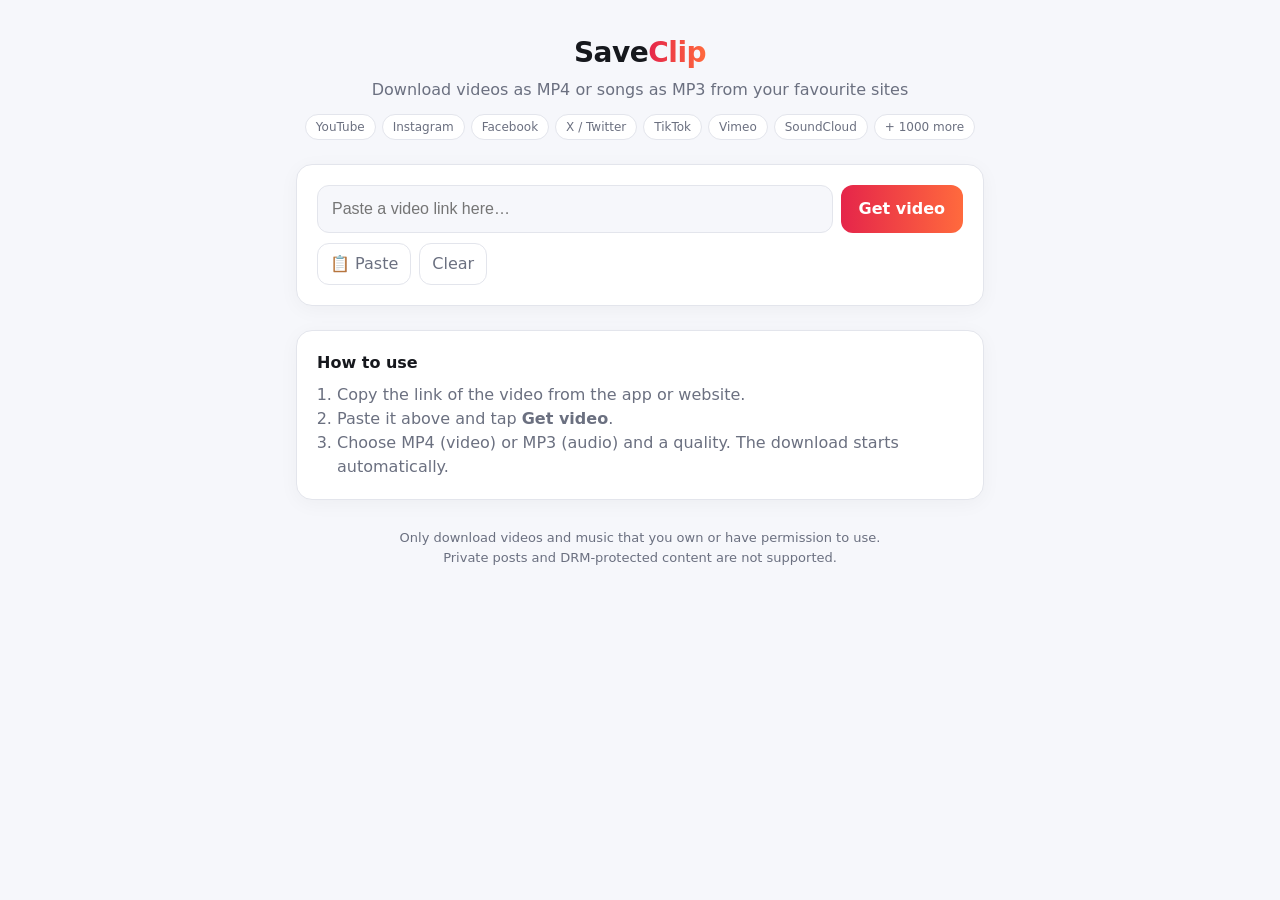
==== static/index.html @ 175a1fb2 "Add SaveClip video and MP3 downloader FastAPI + yt-dlp + ffmpeg backend, mobile-friendly page, Docke" ====
<!doctype html>
<html lang="en">
<head>
<meta charset="utf-8">
<meta name="viewport" content="width=device-width, initial-scale=1">
<title>SaveClip – Video & MP3 Downloader</title>
<link rel="icon" href="data:image/svg+xml,<svg xmlns='http://www.w3.org/2000/svg' viewBox='0 0 100 100'><text y='.9em' font-size='90'>⬇️</text></svg>">
<style>
  :root {
    --bg: #f6f7fb; --card: #ffffff; --text: #16181d; --muted: #6b7080;
    --border: #e3e5ec; --accent: #e5254a; --accent-2: #ff6a3d; --soft: #fdeef1;
    --ok: #18a058; --err: #d93636;
  }
  @media (prefers-color-scheme: dark) {
    :root { --bg: #0f1115; --card: #181b22; --text: #eef0f4; --muted: #9aa0ae;
      --border: #2a2e38; --soft: #2a1820; }
  }
  * { box-sizing: border-box; }
  body { margin: 0; font-family: system-ui, -apple-system, "Segoe UI", Roboto, sans-serif;
    background: var(--bg); color: var(--text); line-height: 1.5; }
  .wrap { max-width: 720px; margin: 0 auto; padding: 32px 16px 48px; }
  header { text-align: center; margin-bottom: 24px; }
  .logo { font-size: 28px; font-weight: 800; letter-spacing: -0.5px; }
  .logo span { background: linear-gradient(90deg, var(--accent), var(--accent-2));
    -webkit-background-clip: text; background-clip: text; color: transparent; }
  .tag { color: var(--muted); margin-top: 4px; }
  .sites { display: flex; flex-wrap: wrap; gap: 6px; justify-content: center; margin-top: 12px; }
  .sites span { font-size: 12px; padding: 3px 10px; border-radius: 999px;
    border: 1px solid var(--border); color: var(--muted); background: var(--card); }
  .card { background: var(--card); border: 1px solid var(--border); border-radius: 16px;
    padding: 20px; box-shadow: 0 4px 20px rgba(0,0,0,.04); }
  form { display: flex; gap: 8px; }
  input[type=url] { flex: 1; min-width: 0; font-size: 16px; padding: 14px 14px;
    border: 1px solid var(--border); border-radius: 12px; background: var(--bg); color: var(--text); }
  input[type=url]:focus { outline: 2px solid var(--accent); border-color: transparent; }
  button { font: inherit; cursor: pointer; border: 0; border-radius: 12px; }
  .btn { padding: 12px 18px; font-weight: 600; color: #fff;
    background: linear-gradient(90deg, var(--accent), var(--accent-2)); }
  .btn:disabled { opacity: .6; cursor: wait; }
  .ghost { padding: 8px 12px; background: transparent; color: var(--muted); border: 1px solid var(--border); }
  .row { display: flex; gap: 8px; margin-top: 10px; }
  .msg { margin-top: 14px; padding: 12px 14px; border-radius: 10px; font-size: 14px; display: none; }
  .msg.err { display: block; background: var(--soft); color: var(--err); }
  .msg.info { display: block; background: var(--bg); color: var(--muted); }
  .result { display: none; margin-top: 20px; }
  .preview { display: flex; gap: 14px; align-items: flex-start; }
  .thumb { width: 180px; aspect-ratio: 16/9; object-fit: cover; border-radius: 10px;
    background: var(--bg); flex-shrink: 0; }
  .title { font-weight: 700; font-size: 17px; word-break: break-word; }
  .meta { color: var(--muted); font-size: 14px; margin-top: 4px; }
  .tabs { display: flex; gap: 6px; margin: 18px 0 12px; background: var(--bg);
    padding: 4px; border-radius: 12px; }
  .tabs button { flex: 1; padding: 10px; background: transparent; color: var(--muted); font-weight: 600; }
  .tabs button.active { background: var(--card); color: var(--text); box-shadow: 0 1px 4px rgba(0,0,0,.08); }
  .opts { display: grid; grid-template-columns: repeat(auto-fill, minmax(130px, 1fr)); gap: 8px; }
  .opt { padding: 12px; text-align: left; background: var(--bg); color: var(--text);
    border: 1px solid var(--border); }
  .opt b { display: block; }
  .opt small { color: var(--muted); }
  .opt:hover { border-color: var(--accent); }
  .opt.busy { opacity: .6; pointer-events: none; }
  .spinner { display: inline-block; width: 14px; height: 14px; border: 2px solid currentColor;
    border-right-color: transparent; border-radius: 50%; animation: spin .8s linear infinite;
    vertical-align: -2px; margin-right: 6px; }
  @keyframes spin { to { transform: rotate(360deg); } }
  .how { margin-top: 24px; }
  .how ol { padding-left: 20px; margin: 8px 0 0; color: var(--muted); }
  footer { text-align: center; color: var(--muted); font-size: 13px; margin-top: 28px; }
  @media (max-width: 520px) {
    form { flex-direction: column; }
    .preview { flex-direction: column; }
    .thumb { width: 100%; }
  }
</style>
</head>
<body>
<div class="wrap">
  <header>
    <div class="logo">Save<span>Clip</span></div>
    <div class="tag">Download videos as MP4 or songs as MP3 from your favourite sites</div>
    <div class="sites">
      <span>YouTube</span><span>Instagram</span><span>Facebook</span><span>X / Twitter</span>
      <span>TikTok</span><span>Vimeo</span><span>SoundCloud</span><span>+ 1000 more</span>
    </div>
  </header>

  <div class="card">
    <form id="form">
      <input id="url" type="url" placeholder="Paste a video link here…" required autocomplete="off">
      <button class="btn" id="go" type="submit">Get video</button>
    </form>
    <div class="row">
      <button class="ghost" id="paste" type="button">📋 Paste</button>
      <button class="ghost" id="clear" type="button">Clear</button>
    </div>
    <div id="msg" class="msg"></div>

    <div id="result" class="result">
      <div class="preview">
        <img id="thumb" class="thumb" alt="" referrerpolicy="no-referrer">
        <div>
          <div id="title" class="title"></div>
          <div id="meta" class="meta"></div>
        </div>
      </div>
      <div class="tabs">
        <button id="tab-mp4" class="active" type="button">🎬 Video (MP4)</button>
        <button id="tab-mp3" type="button">🎵 Audio (MP3)</button>
      </div>
      <div id="opts" class="opts"></div>
    </div>
  </div>

  <div class="card how">
    <b>How to use</b>
    <ol>
      <li>Copy the link of the video from the app or website.</li>
      <li>Paste it above and tap <b>Get video</b>.</li>
      <li>Choose MP4 (video) or MP3 (audio) and a quality. The download starts automatically.</li>
    </ol>
  </div>

  <footer>
    Only download videos and music that you own or have permission to use.<br>
    Private posts and DRM-protected content are not supported.
  </footer>
</div>

<script>
const $ = id => document.getElementById(id);
let current = null, mode = "mp4";

function showMsg(text, type = "err") {
  const m = $("msg"); m.className = "msg " + type; m.innerHTML = text;
}
function hideMsg() { $("msg").className = "msg"; }
function fmtTime(s) {
  if (!s) return "";
  s = Math.round(s);
  const h = Math.floor(s / 3600), m = Math.floor(s % 3600 / 60), sec = s % 60;
  return (h ? h + ":" + String(m).padStart(2, "0") : m) + ":" + String(sec).padStart(2, "0");
}
const LABELS = {2160: "4K", 1440: "2K", 1080: "Full HD", 720: "HD", 480: "SD", 360: "Low", 240: "Low", 144: "Lowest"};

function renderOpts() {
  const box = $("opts"); box.innerHTML = "";
  $("tab-mp4").classList.toggle("active", mode === "mp4");
  $("tab-mp3").classList.toggle("active", mode === "mp3");
  let list;
  if (mode === "mp4") {
    const q = current.video_qualities || [];
    list = q.length ? q.map(h => ({q: String(h), b: h + "p", s: LABELS[h] || ""}))
                    : [{q: "best", b: "Best", s: "Best available"}];
    if (!current.has_video) { box.innerHTML = '<div class="meta">This link has no video. Try the MP3 tab.</div>'; return; }
  } else {
    list = [{q: "320", b: "320 kbps", s: "Best quality"}, {q: "192", b: "192 kbps", s: "Standard"},
            {q: "128", b: "128 kbps", s: "Smaller file"}];
  }
  for (const o of list) {
    const btn = document.createElement("button");
    btn.className = "opt"; btn.type = "button";
    btn.innerHTML = `<b>${o.b}</b><small>${mode.toUpperCase()} · ${o.s}</small>`;
    btn.onclick = () => startDownload(o.q, btn);
    box.appendChild(btn);
  }
}

async function startDownload(quality, btn) {
  const params = new URLSearchParams({url: current.url, kind: mode, quality});
  const label = btn.innerHTML;
  document.querySelectorAll(".opt").forEach(b => b.classList.add("busy"));
  btn.innerHTML = '<b><span class="spinner"></span>Preparing…</b><small>This can take a minute</small>';
  showMsg("Preparing your file on the server. Longer videos take more time, please keep this page open.", "info");
  try {
    const res = await fetch("/api/download?" + params);
    if (!res.ok) {
      const j = await res.json().catch(() => ({}));
      throw new Error(j.detail || "Download failed.");
    }
    const blob = await res.blob();
    const cd = res.headers.get("content-disposition") || "";
    let name = (cd.match(/filename\*=utf-8''([^;]+)/i) || [])[1];
    name = name ? decodeURIComponent(name) : ((cd.match(/filename="?([^";]+)/i) || [])[1] || "download." + mode);
    const a = document.createElement("a");
    a.href = URL.createObjectURL(blob); a.download = name;
    document.body.appendChild(a); a.click(); a.remove();
    setTimeout(() => URL.revokeObjectURL(a.href), 60000);
    showMsg("✅ Done! Check your Downloads folder.", "info");
  } catch (e) {
    showMsg(e.message);
  } finally {
    btn.innerHTML = label;
    document.querySelectorAll(".opt").forEach(b => b.classList.remove("busy"));
  }
}

$("form").onsubmit = async (e) => {
  e.preventDefault();
  const url = $("url").value.trim();
  if (!url) return;
  const go = $("go");
  go.disabled = true; go.innerHTML = '<span class="spinner"></span>Loading';
  $("result").style.display = "none"; hideMsg();
  try {
    const res = await fetch("/api/info", {method: "POST", headers: {"Content-Type": "application/json"},
                                         body: JSON.stringify({url})});
    const j = await res.json();
    if (!res.ok) throw new Error(j.detail || "Could not read this link.");
    current = {...j, url};
    $("thumb").src = j.thumbnail || ""; $("thumb").style.display = j.thumbnail ? "" : "none";
    $("title").textContent = j.title;
    $("meta").textContent = [j.site, j.uploader, fmtTime(j.duration)].filter(Boolean).join(" · ");
    mode = j.has_video ? "mp4" : "mp3";
    renderOpts();
    $("result").style.display = "block";
  } catch (err) {
    showMsg(err.message);
  } finally {
    go.disabled = false; go.textContent = "Get video";
  }
};
$("tab-mp4").onclick = () => { mode = "mp4"; renderOpts(); };
$("tab-mp3").onclick = () => { mode = "mp3"; renderOpts(); };
$("clear").onclick = () => { $("url").value = ""; $("result").style.display = "none"; hideMsg(); $("url").focus(); };
$("paste").onclick = async () => {
  try { $("url").value = await navigator.clipboard.readText(); $("form").requestSubmit(); }
  catch { showMsg("Couldn't read the clipboard. Long-press the box and choose Paste.", "info"); }
};
</script>
</body>
</html>
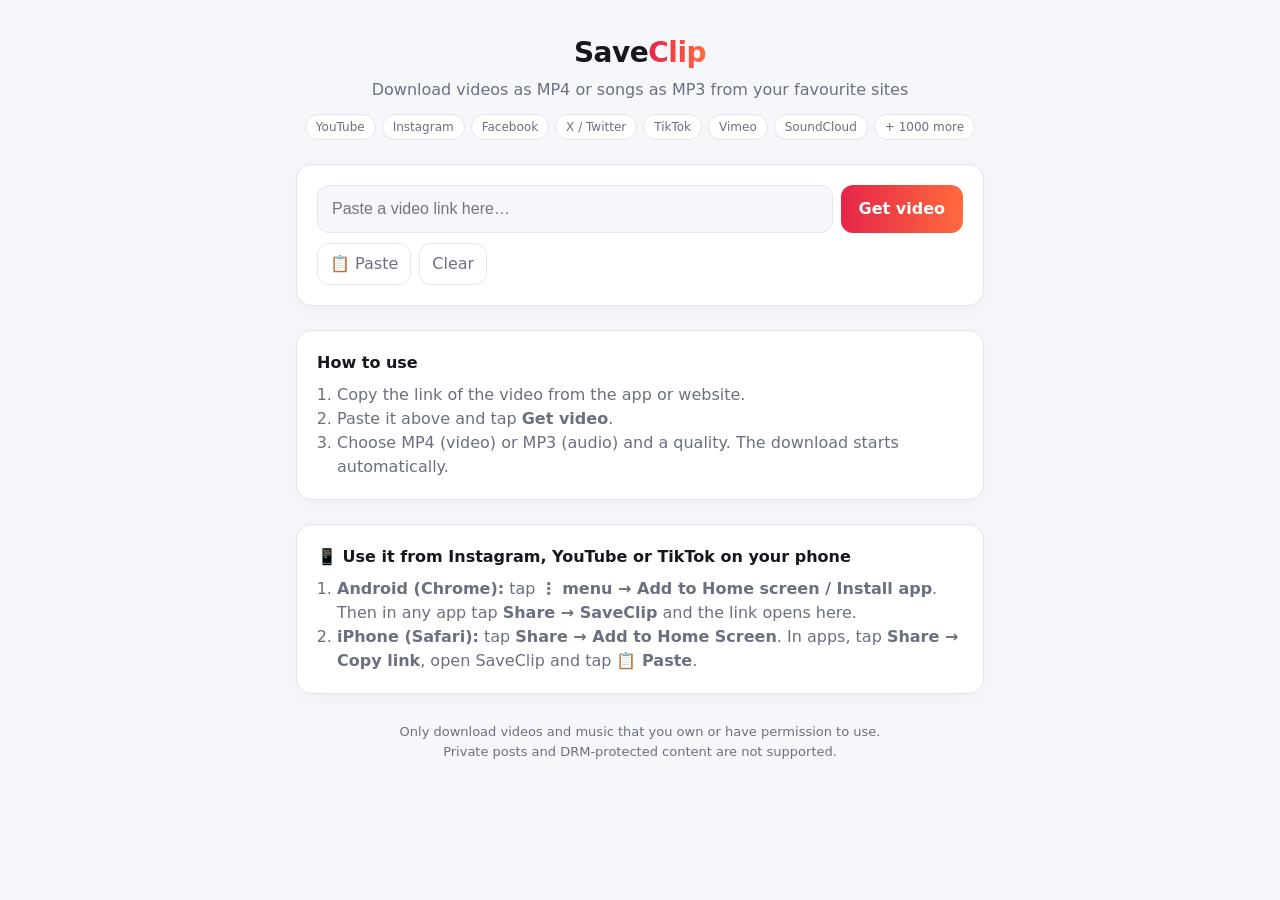
==== commit 2d6c32f1: "Add browser side button and phone Share support - extension/: Chrome/Edge extension with a floating " ====
--- a/static/index.html
+++ b/static/index.html
@@ -4,7 +4,12 @@
 <meta charset="utf-8">
 <meta name="viewport" content="width=device-width, initial-scale=1">
 <title>SaveClip – Video & MP3 Downloader</title>
-<link rel="icon" href="data:image/svg+xml,<svg xmlns='http://www.w3.org/2000/svg' viewBox='0 0 100 100'><text y='.9em' font-size='90'>⬇️</text></svg>">
+<link rel="icon" href="/icon-192.png">
+<link rel="manifest" href="/manifest.webmanifest">
+<link rel="apple-touch-icon" href="/apple-touch-icon.png">
+<meta name="theme-color" content="#e5254a">
+<meta name="apple-mobile-web-app-capable" content="yes">
+<meta name="apple-mobile-web-app-title" content="SaveClip">
 <style>
   :root {
     --bg: #f6f7fb; --card: #ffffff; --text: #16181d; --muted: #6b7080;
@@ -120,6 +125,15 @@
     </ol>
   </div>
 
+  <div class="card how" id="install-card">
+    <b>📱 Use it from Instagram, YouTube or TikTok on your phone</b>
+    <ol>
+      <li><b>Android (Chrome):</b> tap <b id="install-btn-wrap">⋮ menu → Add to Home screen / Install app</b>. Then in any app tap <b>Share → SaveClip</b> and the link opens here.</li>
+      <li><b>iPhone (Safari):</b> tap <b>Share → Add to Home Screen</b>. In apps, tap <b>Share → Copy link</b>, open SaveClip and tap <b>📋 Paste</b>.</li>
+    </ol>
+    <button class="btn" id="install-btn" type="button" hidden style="margin-top:10px">Install SaveClip app</button>
+  </div>
+
   <footer>
     Only download videos and music that you own or have permission to use.<br>
     Private posts and DRM-protected content are not supported.
@@ -226,6 +240,25 @@
   try { $("url").value = await navigator.clipboard.readText(); $("form").requestSubmit(); }
   catch { showMsg("Couldn't read the clipboard. Long-press the box and choose Paste.", "info"); }
 };
+
+// Links shared from other apps (Share → SaveClip) arrive as ?url= or inside ?text=
+(function handleShared() {
+  const q = new URLSearchParams(location.search);
+  const raw = [q.get("url"), q.get("text"), q.get("title")].filter(Boolean).join(" ");
+  const m = raw.match(/https?:\/\/\S+/);
+  if (m) {
+    $("url").value = m[0];
+    history.replaceState(null, "", "/");
+    $("form").requestSubmit();
+  }
+})();
+
+// "Install app" button on browsers that support it (Android Chrome, desktop Chrome/Edge)
+let installEvt = null;
+window.addEventListener("beforeinstallprompt", (e) => { e.preventDefault(); installEvt = e; $("install-btn").hidden = false; });
+$("install-btn").onclick = async () => { if (!installEvt) return; installEvt.prompt(); await installEvt.userChoice; installEvt = null; $("install-btn").hidden = true; };
+if (matchMedia("(display-mode: standalone)").matches) $("install-card").hidden = true;
+if ("serviceWorker" in navigator) navigator.serviceWorker.register("/sw.js").catch(() => {});
 </script>
 </body>
 </html>
